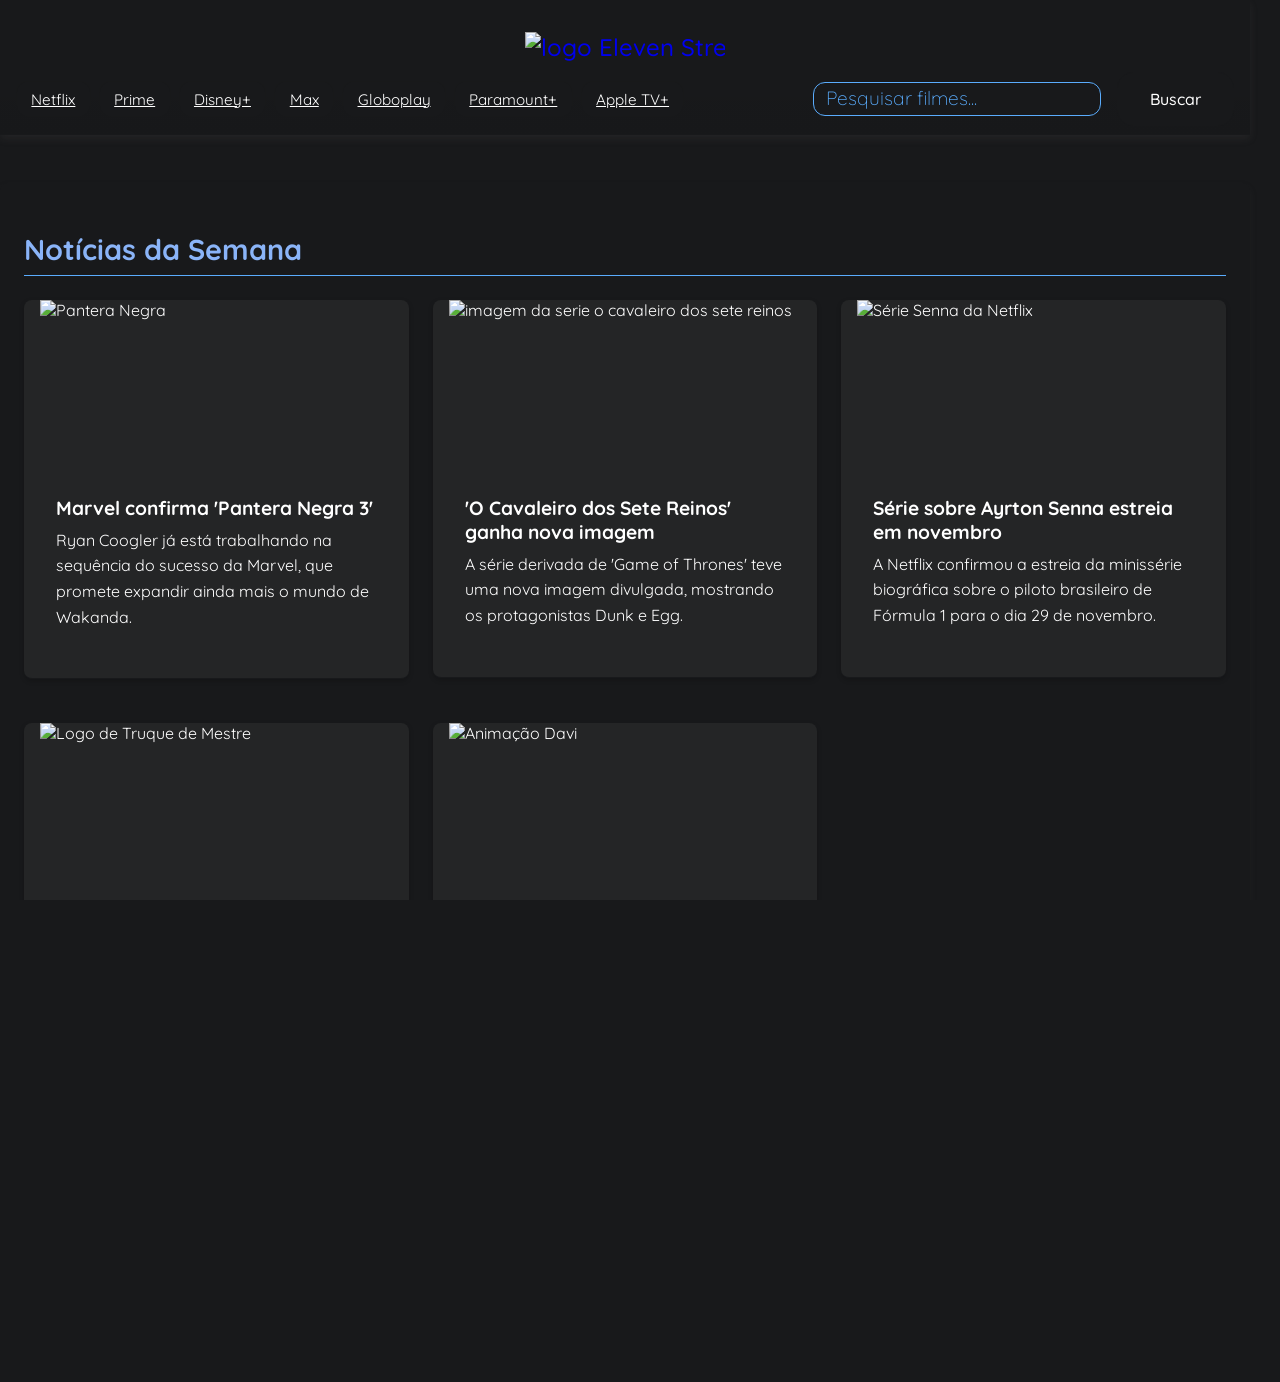
==== index.html @ 3a7bbbf2 "Add files via upload" ====
<!DOCTYPE html>
<html lang="pt-br">
<head>
    <meta charset="UTF-8">
    <meta name="viewport" content="width=device-width, initial-scale=1.0">
    <link rel="stylesheet" href="style.css">
    <link rel="icon" href="midia/filme.ico" type="image/x-icon">
    <title>Eleven Stream</title>
</head>
<body>
    <header>
        <h1>
            <a href="index.html" class="logo-button" aria-label="Voltar para a página principal">
                <img src="midia/eleven.png" alt="logo Eleven Stream" width="200">
            </a>
        </h1>

        <!-- barra fixa na base do header: grupo de botões (scroll) + campo de busca à direita -->
        <div class="stream-buttons">
            <div class="buttons-group">
                <a href="netflix.html" class="btn-stream btn-netflix" aria-label="Netflix">Netflix</a>
                <a href="prime-video.html" class="btn-stream btn-prime-video" aria-label="Prime Video">Prime</a>
                <a href="disney-plus.html" class="btn-stream btn-disney-plus" aria-label="Disney+">Disney+</a>
                <a href="max.html" class="btn-stream btn-max" aria-label="Max">Max</a>
                <a href="globoplay.html" class="btn-stream btn-globoplay" aria-label="Globoplay">Globoplay</a>
                <a href="paramount.html" class="btn-stream btn-paramount" aria-label="Paramount+">Paramount+</a>
                <a href="apple-tv.html" class="btn-stream btn-apple-tv" aria-label="Apple TV+">Apple TV+</a>
            </div>

            <div class="search-container" role="search">
                <input id="busca" type="search" placeholder="Pesquisar filmes..." aria-label="Pesquisar filmes">
                <button id="botao-busca" aria-label="Buscar">Buscar</button>
            </div>
        </div>

        <!-- barra de pesquisa removida conforme solicitado -->
    </header>

    <main>
        <section class="news-container">
            <h2>Notícias da Semana</h2>
            <div class="news-articles">
                <a href="https://www.adorocinema.com/filmes/filme-312101/" target="_blank" style="text-decoration: none; color: inherit;">
                    <article class="news-item">
                        <img src="midia/pantera_negra.png" alt="Pantera Negra">
                        <div class="news-item-content">
                            <h3>Marvel confirma 'Pantera Negra 3'</h3>
                            <p>Ryan Coogler já está trabalhando na sequência do sucesso da Marvel, que promete expandir ainda mais o mundo de Wakanda.</p>
                        </div>
                    </article>
                </a>
                <a href="https://www.adorocinema.com/series/serie-28230/" target="_blank" style="text-decoration: none; color: inherit;">
                    <article class="news-item">
                        <img src="midia/o_cavaleiro_dos_sete_reinos.png" alt="imagem da serie o cavaleiro dos sete reinos">
                        <div class="news-item-content">
                            <h3>'O Cavaleiro dos Sete Reinos' ganha nova imagem</h3>
                            <p>A série derivada de 'Game of Thrones' teve uma nova imagem divulgada, mostrando os protagonistas Dunk e Egg. </p>
                        </div>
                    </article>
                </a>
                <a href="https://www.adorocinema.com/series/serie-34199/" target="_blank" style="text-decoration: none; color: inherit;">
                    <article class="news-item">
                        <img src="midia/airton_senna.png" alt="Série Senna da Netflix">
                        <div class="news-item-content">
                            <h3>Série sobre Ayrton Senna estreia em novembro</h3>
                            <p>A Netflix confirmou a estreia da minissérie biográfica sobre o piloto brasileiro de Fórmula 1 para o dia 29 de novembro.</p>
                        </div>
                    </article>
                </a>
                <a href="https://www.adorocinema.com/filmes/filme-238073/" target="_blank" style="text-decoration: none; color: inherit;">
                    <article class="news-item">
                        <img src="midia/truque_de_mestre.png" alt="Logo de Truque de Mestre">
                        <div class="news-item-content">
                            <h3>'Truque de Mestre 3' ganha data de estreia</h3>
                            <p>A sequência da popular franquia de mágicos ilusionistas foi confirmada e chega aos cinemas em novembro de 2025.</p>
                        </div>
                    </article>
                </a>
                <a href="https://www.angel.com/pt-BR/watch/young-david" target="_blank" style="text-decoration: none; color: inherit;">
                    <article class="news-item">
                        <img src="midia/young-david.png" alt="Animação Davi">
                        <div class="news-item-content">
                            <h3>Animação sobre o Rei Davi ganha novo teaser</h3>
                            <p>A Angel Studios divulgou um novo teaser de 'Davi', uma animação musical que contará a história do pastor que se tornou rei.</p>
                        </div>
                    </article>
                </a>
            </div>
        </section>
        <section class="card-container">
            <article class="card">
               
            </article>
        </section>
    </main>

    <!-- footer movido para baixo da página -->
    <footer>
        <div class="footer-location">
            Brasil
        </div>
        <div class="footer-links">
            <a href="https://github.com/Hyago085" target="_blank">GitHub</a>
            <a href="https://www.alura.com.br/" target="_blank">Alura</a>
            <a href="https://www.linkedin.com/in/hyago-eug%C3%AAnio-229a09251/" target="_blank">LinkedIn</a>
        </div>
    </footer>
    <script src="app.js"></script>
</body>
</html>
---- style.css ----
/* Importa a fonte 'Quicksand' do Google Fonts para ser usada em toda a página. */
@import url('https://fonts.googleapis.com/css2?family=Quicksand:wght@300..700&display=swap');

/* Seletor universal (*) que aplica a regra a todos os elementos. */
* {
    box-sizing: border-box; /* Garante que padding e border não aumentem a largura/altura final do elemento. */
}

/* Define variáveis de cores globais para serem reutilizadas no CSS, facilitando a manutenção do tema. */
:root {
    --primary-color: #8ab4f8;
    --secondary-color: #ffffff;
    --tertiary-color: #5aacfd;
    --bg-color: #18191b;

    /* Cores das marcas de streaming */
    --netflix-red: #E50914;
    --prime-video-blue: #00A8E1;
    --disney-plus-blue: #01147C;
    --max-purple: #5808F3;
    --text-light: #FFFFFF;
    --text-dark: #000000;

    /* cores adicionais solicitadas */
    --globoplay-green: #FB7416;
    --paramount-blue: #003B6F;
    --appletv-black: #0B0B0B;
}

/* Estilos aplicados ao corpo (body) da página. */
body {
    margin: 0; /* Remove a margem padrão do navegador. */
    background: var(--bg-color); /* Define a cor de fundo usando uma variável. */
    color: var(--secondary-color); /* Define a cor do texto padrão. */
    font-family: "Quicksand", sans-serif; /* Define a família da fonte. */
}

/* remove barra de rolagem global e força rolagem interna no main */
html, body {
    height: 100%;
    overflow: auto; /* scrollbar do documento (no canto direito) */
    scrollbar-gutter: stable; /* evita "pulo" no layout quando a barra aparece (suporte moderno) */
}

/* main não deve ter scroll próprio vertical - permite que o scroll fique na borda direita da janela */
main {
    overflow-y: visible;
    -webkit-overflow-scrolling: touch;
    max-width: 80rem;
    margin: 0 auto;
    margin-top: 2rem;
    padding-right: 0; /* remove espaço que desloca a barra para dentro */
    padding-bottom: 4rem;
}

/* Estilização do cabeçalho (header). */
header {
    padding: 2rem 1rem 4.5rem; /* aumenta padding-bottom para espaço da barra de botões */
    display: flex;
    align-items: center;
    justify-content: space-around;
    position: sticky; /* Faz o cabeçalho ficar fixo no topo ao rolar a página. */
    top: 0; /* Posição inicial no topo. */
    background: var(--bg-color); /* Cor de fundo. */
    z-index: 10; /* Garante que o cabeçalho fique sobre outros elementos. */
    box-shadow: 0 4px 8px rgba(109, 105, 105, 0.137); /* Sombra para destaque */
    border-bottom: 1px solid var(--bg-color); /* Borda inferior sutil. */
    gap: 1rem; /* Espaçamento entre os itens do flex container. */
}

/* Estilização do título principal (h1) dentro do cabeçalho. */
header h1 {
    font-size: 1.5rem;
    margin: 0;
    font-weight: 500;
    white-space: nowrap; /* Impede que o texto quebre em várias linhas. */
}

/* torna a logo clicável sem aparência de link padrão */
.logo-button {
    display: inline-block;
    text-decoration: none;
    background: transparent;
    border: none;
    padding: 0;
    margin: 0;
    cursor: pointer;
}
.logo-button img {
    display: block;
    max-width: 100%;
    height: auto;
}

/* Estilização do campo de busca (input). */
div input {
    padding: 0.375rem 0.75rem;
    border-radius: 1rem;
    border: 1px solid var(--tertiary-color);
    background: var(--bg-color);
    font-family: inherit;
    font-size: 1.5rem;
    transition: all 0.2s ease;
    width: 30rem;
    color: var(--secondary-color);
    margin-right: .5rem;
}

/* Estilização do texto de placeholder dentro do input. */
div input::placeholder {
    font-size: 1.2rem;
    font-weight: 300;
    color: var(--tertiary-color);
}

/* Estilização do input quando está em foco (selecionado). */
div input:focus {
    outline: none; /* Remove a borda de foco padrão. */
    border-color: var(--bg-color); /* Muda a cor da borda. */
    box-shadow: 0 0 0 0.1rem var(--tertiary-color); /* Adiciona uma sombra para indicar o foco. */
}

/* Estilização do botão de busca. */
#botao-busca {
    padding: 1rem 2rem;
    border-radius: 1rem;
    border: none; /* Remove a borda padrão. */
    cursor: pointer;
    font-family: inherit;
    font-weight: 500;
    font-size: 1rem;
    white-space: nowrap;
    transition: background-color 0.2s ease, color 0.2s ease;
    background-color: var(--bg-color);
    color: var(--secondary-color);
    border: 1px solid var(--bg-color);
}

/* Efeito visual quando o mouse passa por cima do botão. */
#botao-busca:hover {
    background-color: var(--primary-color);
    color: var(--bg-color);
    box-shadow: 0 0 0 0.1rem var(--primary-color);
}

/* Efeito visual quando o botão é clicado. */
#botao-busca:active {
    transform: scale(0.98); /* Reduz ligeiramente o tamanho do botão para dar feedback de clique. */
}

/* barra fixa de botões na base do header, vai de esquerda a direita */
.stream-buttons {
    position: absolute;
    left: 0;
    right: 0;
    bottom: 0;
    display: flex;
    align-items: center;
    justify-content: space-between; /* grupo de botões à esquerda, busca à direita */
    padding: 0.5rem 1rem;
    background: linear-gradient(0deg, rgba(0,0,0,0.04), transparent); /* sutileza visual */
    gap: 1rem;
}

/* grupo de botões com overflow-x para scroll horizontal quando necessário */
.buttons-group {
    display: flex;
    gap: 0.5rem;
    align-items: center;
    overflow-x: auto;
    white-space: nowrap;
    -webkit-overflow-scrolling: touch;
    flex: 1 1 auto; /* ocupa espaço disponível */
}

/* container da busca (fixo à direita da barra) */
.search-container {
    flex: 0 0 auto;
    display: flex;
    gap: 0.5rem;
    align-items: center;
}

/* estiliza o input de busca específico do cabeçalho (substitui regras genéricas se houver conflito) */
.search-container input {
    padding: 0.4rem 0.75rem;
    border-radius: 0.75rem;
    border: 1px solid var(--tertiary-color);
    background: var(--bg-color);
    font-family: inherit;
    font-size: 0.95rem;
    color: var(--secondary-color);
    width: 18rem;
}

/* adaptações para telas pequenas */
@media (max-width: 768px) {
    .search-container input {
        width: 14rem;
    }
}

@media (max-width: 480px) {
    /* quando a barra fica estática, os itens empilham e a busca ocupa largura completa */
    .stream-buttons {
        position: static;
        width: 100%;
        flex-wrap: wrap;
        justify-content: center;
        padding: 0.5rem 0;
        background: transparent;
    }

    .buttons-group {
        order: 1;
        width: 100%;
        justify-content: center;
    }

    .search-container {
        order: 2;
        width: 100%;
        justify-content: center;
        margin-top: 0.5rem;
    }

    .search-container input {
        width: 90%;
        max-width: 24rem;
    }
}

/* foco acessível no botão da logo */
.logo-button:focus {
    outline: none;
    box-shadow: 0 0 0 0.12rem rgba(138,180,248,0.14);
    border-radius: 0.25rem;
}

/* Estilização da área de conteúdo principal (main). */
main {
    max-width: 80rem;
    margin: 0 auto;
    margin-top: 3rem; /* Espaço para separar do header */
    margin-bottom: 3rem; /* Espaço para separar do footer */
    padding: 1.5rem;
    border-radius: 8px;
    box-shadow: 0 4px 8px rgba(83, 82, 82, 0.096); /* Sombra para destaque */
}

footer {
   padding: 10px 20px;
}
/* --- Seção de Notícias --- */
.news-container {
    margin-bottom: 3rem;
}

.news-container h2 {
    font-size: 1.8rem;
    color: var(--primary-color);
    border-bottom: 1px solid var(--tertiary-color);
    padding-bottom: 0.5rem;
    margin-bottom: 1.5rem;
}

.news-articles {
    display: grid;
    grid-template-columns: repeat(auto-fill, minmax(300px, 1fr));
    gap: 1.5rem;
}

.news-item {
    background-color: #242526;
    border-radius: 8px;
    overflow: hidden;
    display: flex;
    flex-direction: column;
    box-shadow: 0 2px 5px rgba(0,0,0,0.2);
    transition: transform 0.2s ease, box-shadow 0.2s ease;
}

.news-item:hover {
    transform: translateY(-5px);
    box-shadow: 0 4px 10px rgba(0,0,0,0.3);
}

.news-item img {
    width: 100%;
    height: 180px;
    object-fit: cover;
}

.news-item-content {
    padding: 1rem;
}

.news-item h3 {
    margin: 0 0 0.5rem 0;
    font-size: 1.2rem;
}

article {
    background: none;
    border-radius: 0;
    padding: 0;
    padding: 0 1rem;
    margin-bottom: 1.25rem;
    box-shadow: none;
    transition: background-color 0.3s ease, border-bottom-color 0.3s ease;
    border-bottom: 1px solid var(--bg-color);
    padding-bottom: 1.5rem;
}

/* Efeito de escala ao passar o mouse sobre um artigo. */
article:hover {
    transform: scale(1.01);
    cursor: pointer;
}

/* Estilização do título (h2) de cada artigo. */
article h2 {
    margin-top: 0;
    font-weight: 600;
    font-size: 1.6rem;
    border-bottom: none;
    padding-bottom: 0;
    margin-bottom: 0.25rem;
    color: var(--primary-color);
}

/* Estilização dos parágrafos (p) dentro dos artigos. */
article p {
    margin: 0.5rem 0;
    line-height: 1.6;
    font-size: 1rem;
    margin-bottom: 0.5rem;
    color: var(--secondary-color);
}

/* Estilização do texto em negrito (strong) dentro dos parágrafos. */
article p strong {
    color: var(--tertiary-color);
    font-weight: 400;
}

/* Estilização dos links (a) dentro dos artigos. */
article a {
    color: var(--primary-color);
    text-decoration: none;
    font-weight: 200;
}

/* Adiciona sublinhado ao passar o mouse sobre o link. */
article a:hover {
    text-decoration: underline;
}

/* Estilização do rodapé (footer). */
.footer {
    max-width: 80rem;
    margin: 0 auto 2rem auto; /* Centraliza e adiciona margem inferior */
    color: var(--tertiary-color); 
    padding: 2rem 1rem; /* Aumenta o padding vertical para "esticar" o rodapé */
    border-radius: 8px;
    border-top: 1px solid #5d5f61;
    font-size: 0.8rem;
}

/* Estilização da seção de localização no rodapé. */
.footer-location {
    color: #007cf8;
    margin-bottom: 10px;
}

/* Estilização da lista de links no rodapé. */
.footer-links {
    list-style: none;
    display: flex;
    flex-wrap: wrap;
    justify-content: center;
    gap: 15px;
}

/* Estilização dos links individuais no rodapé. */
.footer-links a {
    color: var(--secondary-color);
    text-decoration: none;
    transition: color 0.2s;
}

.footer-links a:hover {
    color: var(--primary-color);
}

/* Estilo base para os botões de streaming */
.btn-stream {
    flex: 0 0 auto;
    padding: 0.45rem 0.9rem;
    border-radius: 0.75rem;
    font-size: 0.95rem;
    background-color: var(--bg-color);
    color: var(--secondary-color);
    border: 1px solid rgba(20, 20, 20, 0.06);
    transition: background-color 0.20s ease, color 0.20s ease, box-shadow 0.20s ease, transform 0.08s ease;
    cursor: pointer;
}

/* foco acessível */
.btn-stream:focus {
    outline: none;
    box-shadow: 0 0 0 0.12rem rgba(0, 0, 0, 0.14);
    transform: translateY(-1px);
}

/* Hover por marca (cores aparecem ao passar o mouse) */
.btn-stream.btn-netflix:hover {
    background-color: var(--netflix-red);
    color: var(--text-light);
}

.btn-stream.btn-prime-video:hover {
    background-color: var(--prime-video-blue);
    color: var(--text-light);
}

.btn-stream.btn-disney-plus:hover {
    background-color: var(--disney-plus-blue);
    color: var(--text-light);
}

.btn-stream.btn-max:hover {
    background-color: var(--max-purple);
    color: var(--text-light);
}

.btn-stream.btn-globoplay:hover {
    background-color: var(--globoplay-green);
    color: var(--text-light);
}

.btn-stream.btn-paramount:hover {
    background-color: var(--paramount-blue);
    color: var(--text-light);
}

.btn-stream.btn-apple-tv:hover {
    background-color: var(--appletv-black);
    color: var(--text-light);
}

/* Media Query para telas com largura máxima de 768px (tablets). */
@media (max-width: 768px) {
    header {
        flex-direction: column;
        padding: 1rem;
    }

    header h1 {
        text-align: center;
        margin-bottom: 1rem;
    }

    div input {
        width: 90vw;
        font-size: 1.2rem;
    }

    main {
        padding: 0 1rem;
    }

    article:hover {
        transform: none;
    }
}

/* Media Query para telas com largura máxima de 480px (celulares). */
@media (max-width: 480px) {
    header h1 {
        font-size: 1rem;
        max-width: 70%;
        word-wrap: break-word;
    }

    div input,
    div input::placeholder {
        font-size: 1rem;
    }

    article h2 {
        font-size: 1.3rem;
    }

    div {
        display: flex;
        align-items: center;
        justify-content: center;
        flex-direction: column;
        gap: 0.5rem;
    }

    .footer {
        display: none; /* Oculta o rodapé em telas muito pequenas. */
    }

    button {
        margin-top: 1rem;
    }

    header {
        padding: 1rem; /* remove espaço extra quando a barra ficar estática */
    }

    .stream-buttons {
        position: static;
        width: 100%;
        flex-wrap: wrap;
        justify-content: center;
        padding: 0.5rem 0;
        background: transparent;
    }

    .buttons-group {
        order: 1;
        width: 100%;
        justify-content: center;
    }

    .search-container {
        order: 2;
        width: 100%;
        justify-content: center;
        margin-top: 0.5rem;
    }

    .search-container input {
        width: 90%;
        max-width: 24rem;
    }
}
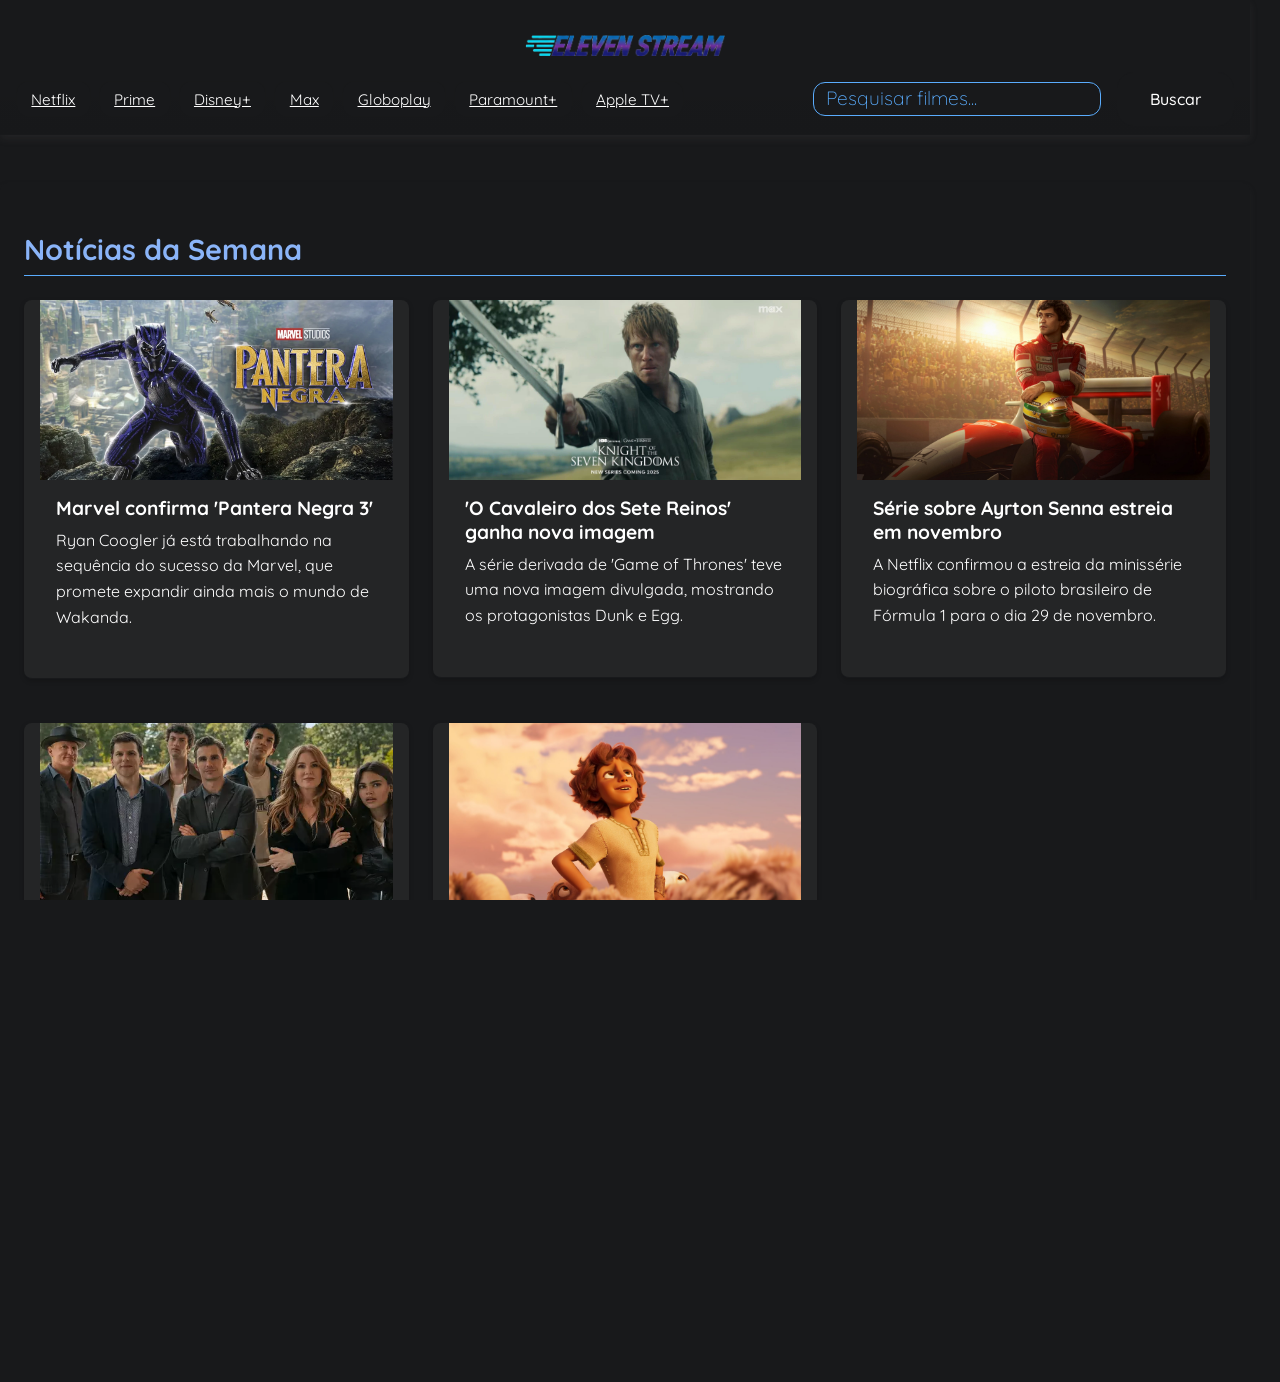
==== commit be2635e6: "Add files via upload" ====
--- a/index.html
+++ b/index.html
@@ -4,14 +4,14 @@
     <meta charset="UTF-8">
     <meta name="viewport" content="width=device-width, initial-scale=1.0">
     <link rel="stylesheet" href="style.css">
-    <link rel="icon" href="midia/filme.ico" type="image/x-icon">
+    <link rel="icon" href="filme.ico" type="image/x-icon">
     <title>Eleven Stream</title>
 </head>
 <body>
     <header>
         <h1>
             <a href="index.html" class="logo-button" aria-label="Voltar para a página principal">
-                <img src="midia/eleven.png" alt="logo Eleven Stream" width="200">
+                <img src="eleven.png" alt="logo Eleven Stream" width="200">
             </a>
         </h1>
 
@@ -42,7 +42,7 @@
             <div class="news-articles">
                 <a href="https://www.adorocinema.com/filmes/filme-312101/" target="_blank" style="text-decoration: none; color: inherit;">
                     <article class="news-item">
-                        <img src="midia/pantera_negra.png" alt="Pantera Negra">
+                        <img src="pantera_negra.png" alt="Pantera Negra">
                         <div class="news-item-content">
                             <h3>Marvel confirma 'Pantera Negra 3'</h3>
                             <p>Ryan Coogler já está trabalhando na sequência do sucesso da Marvel, que promete expandir ainda mais o mundo de Wakanda.</p>
@@ -51,7 +51,7 @@
                 </a>
                 <a href="https://www.adorocinema.com/series/serie-28230/" target="_blank" style="text-decoration: none; color: inherit;">
                     <article class="news-item">
-                        <img src="midia/o_cavaleiro_dos_sete_reinos.png" alt="imagem da serie o cavaleiro dos sete reinos">
+                        <img src="o_cavaleiro_dos_sete_reinos.png" alt="imagem da serie o cavaleiro dos sete reinos">
                         <div class="news-item-content">
                             <h3>'O Cavaleiro dos Sete Reinos' ganha nova imagem</h3>
                             <p>A série derivada de 'Game of Thrones' teve uma nova imagem divulgada, mostrando os protagonistas Dunk e Egg. </p>
@@ -60,7 +60,7 @@
                 </a>
                 <a href="https://www.adorocinema.com/series/serie-34199/" target="_blank" style="text-decoration: none; color: inherit;">
                     <article class="news-item">
-                        <img src="midia/airton_senna.png" alt="Série Senna da Netflix">
+                        <img src="airton_senna.png" alt="Série Senna da Netflix">
                         <div class="news-item-content">
                             <h3>Série sobre Ayrton Senna estreia em novembro</h3>
                             <p>A Netflix confirmou a estreia da minissérie biográfica sobre o piloto brasileiro de Fórmula 1 para o dia 29 de novembro.</p>
@@ -69,7 +69,7 @@
                 </a>
                 <a href="https://www.adorocinema.com/filmes/filme-238073/" target="_blank" style="text-decoration: none; color: inherit;">
                     <article class="news-item">
-                        <img src="midia/truque_de_mestre.png" alt="Logo de Truque de Mestre">
+                        <img src="truque_de_mestre.png" alt="Logo de Truque de Mestre">
                         <div class="news-item-content">
                             <h3>'Truque de Mestre 3' ganha data de estreia</h3>
                             <p>A sequência da popular franquia de mágicos ilusionistas foi confirmada e chega aos cinemas em novembro de 2025.</p>
@@ -78,7 +78,7 @@
                 </a>
                 <a href="https://www.angel.com/pt-BR/watch/young-david" target="_blank" style="text-decoration: none; color: inherit;">
                     <article class="news-item">
-                        <img src="midia/young-david.png" alt="Animação Davi">
+                        <img src="young-david.png" alt="Animação Davi">
                         <div class="news-item-content">
                             <h3>Animação sobre o Rei Davi ganha novo teaser</h3>
                             <p>A Angel Studios divulgou um novo teaser de 'Davi', uma animação musical que contará a história do pastor que se tornou rei.</p>
